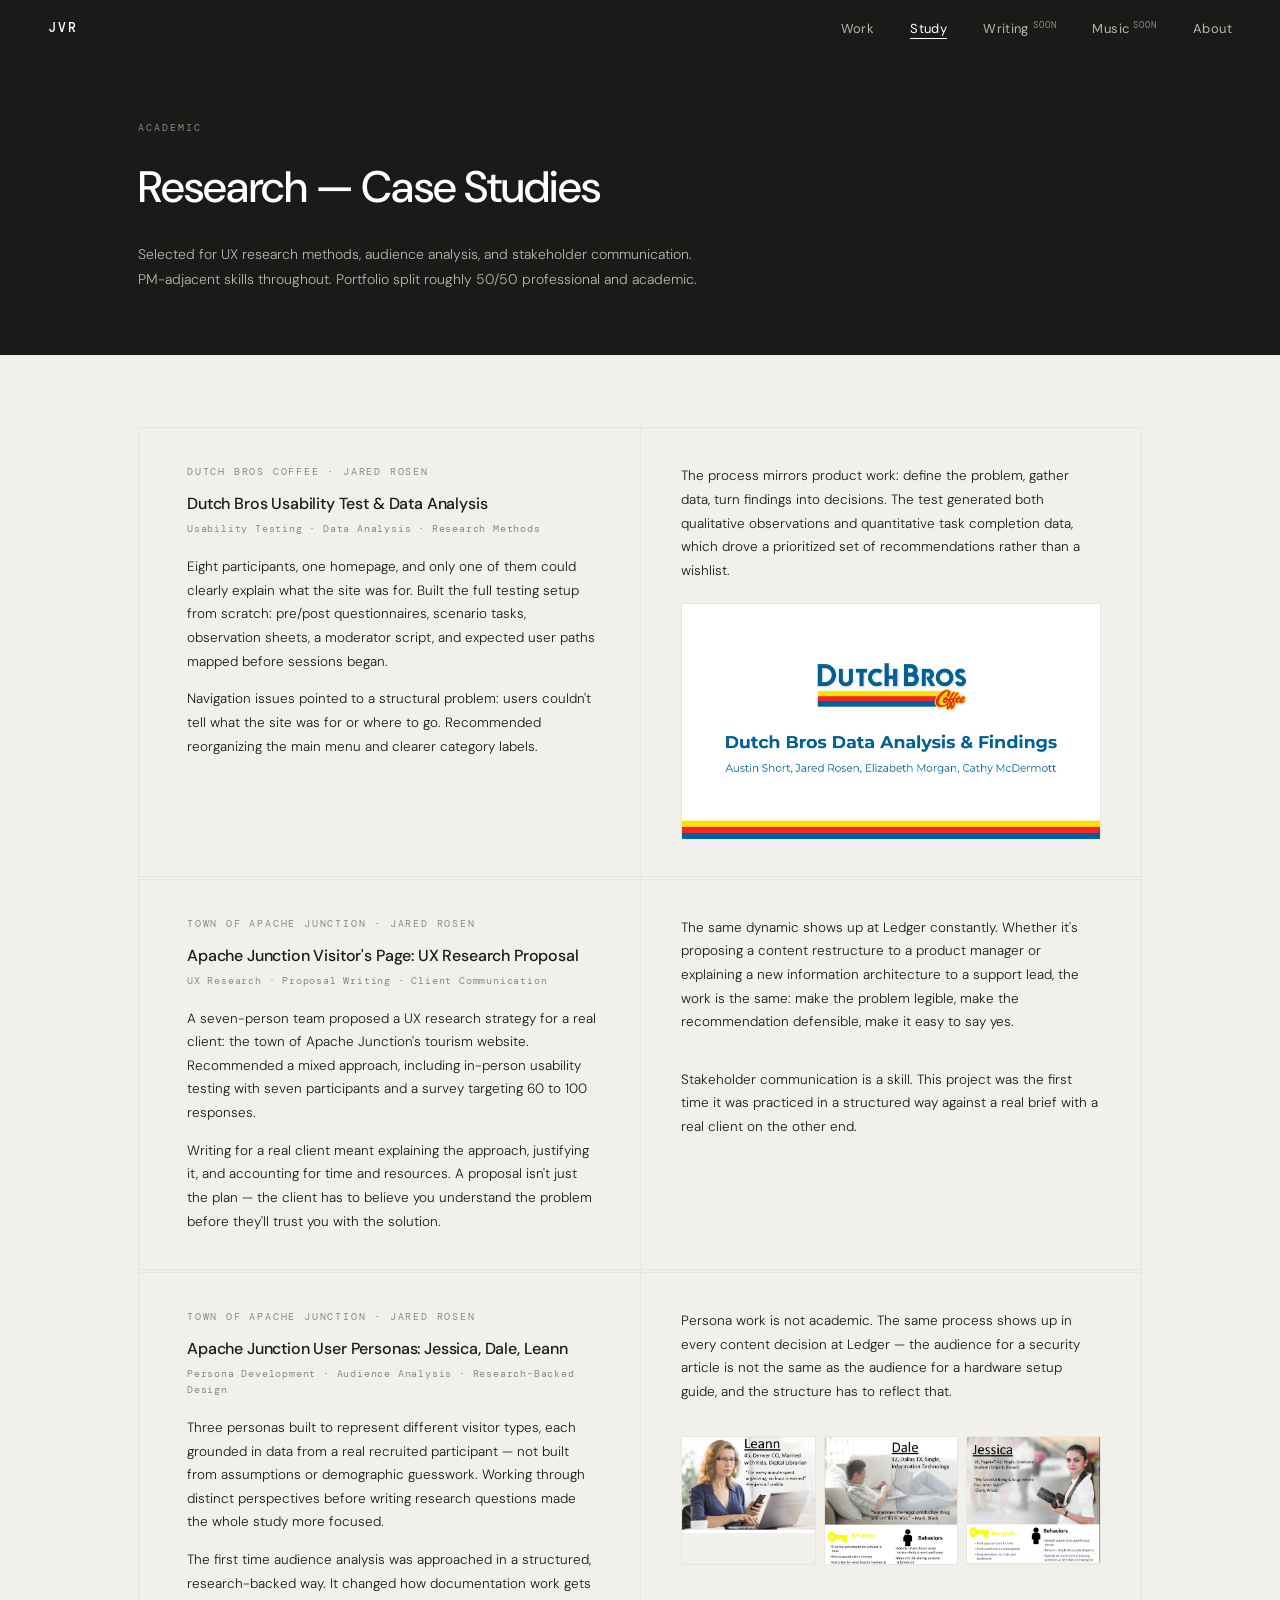
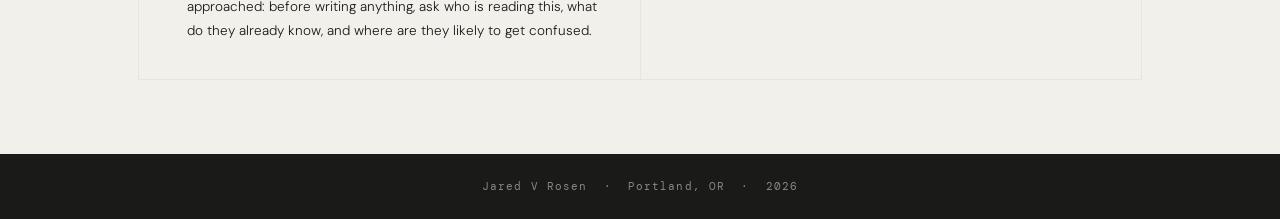
==== study.html @ 979daf51 "Add files via upload" ====
<!DOCTYPE html>
<html lang="en">
<head>
<meta charset="UTF-8">
<meta name="viewport" content="width=device-width, initial-scale=1.0">
<title>Study — Jared Vincent Rosen</title>
<link rel="preconnect" href="https://fonts.googleapis.com"><link rel="preconnect" href="https://fonts.gstatic.com" crossorigin><link href="https://fonts.googleapis.com/css2?family=DM+Sans:ital,opsz,wght@0,9..40,300;0,9..40,400;0,9..40,500;0,9..40,600;1,9..40,300;1,9..40,400&family=DM+Mono:ital,wght@0,300;0,400;0,500;1,300&display=swap" rel="stylesheet">
<link rel="stylesheet" href="shared.css">
</head>
<body>
<nav>
  <a href="index.html" class="nav-logo">JVR</a>
  <ul class="nav-links">
    <li><a href="work.html">Work</a></li>
    <li><a href="study.html" class="active">Study</a></li>
    <li class="hide-mobile"><a href="writing.html">Writing<span class="nav-soon">soon</span></a></li>
    <li class="hide-mobile"><a href="music.html">Music<span class="nav-soon">soon</span></a></li>
    <li><a href="index.html#about">About</a></li>
  </ul>
</nav>

<div class="page-header">
  <div class="page-header-inner">
    <span class="page-eyebrow">Academic</span>
    <h1 class="page-title">Research — Case Studies</h1>
    <p class="page-intro">Selected for UX research methods, audience analysis, and stakeholder communication. PM-adjacent skills throughout. Portfolio split roughly 50/50 professional and academic.</p>
  </div>
</div>

<div class="section">

  <!-- Academic 1: Dutch Bros -->
  <div class="artifact reveal">
    <div class="artifact-accent"></div>
    <div class="artifact-left">
      <div class="artifact-header">
        <span class="artifact-source">Dutch Bros Coffee · Jared Rosen</span>
        <h3 class="artifact-title">Dutch Bros Usability Test &amp; Data Analysis</h3>
      </div>
      <span class="artifact-tags">Usability Testing · Data Analysis · Research Methods</span>
      <p class="artifact-body">Eight participants, one homepage, and only one of them could clearly explain what the site was for. Built the full testing setup from scratch: pre/post questionnaires, scenario tasks, observation sheets, a moderator script, and expected user paths mapped before sessions began.</p>
      <p class="artifact-body">Navigation issues pointed to a structural problem: users couldn't tell what the site was for or where to go. Recommended reorganizing the main menu and clearer category labels.</p>
    </div>
    <div class="artifact-right">
      <p class="artifact-body">The process mirrors product work: define the problem, gather data, turn findings into decisions. The test generated both qualitative observations and quantitative task completion data, which drove a prioritized set of recommendations rather than a wishlist.</p>
      <div class="artifact-visual">
        <img src="[data-uri]" alt="Dutch Bros Data Analysis presentation title slide">
      </div>
    </div>
  </div>

  <!-- Academic 2: Apache Junction Proposal -->
  <div class="artifact reveal">
    <div class="artifact-accent"></div>
    <div class="artifact-left">
      <div class="artifact-header">
        <span class="artifact-source">Town of Apache Junction · Jared Rosen</span>
        <h3 class="artifact-title">Apache Junction Visitor's Page: UX Research Proposal</h3>
      </div>
      <span class="artifact-tags">UX Research · Proposal Writing · Client Communication</span>
      <p class="artifact-body">A seven-person team proposed a UX research strategy for a real client: the town of Apache Junction's tourism website. Recommended a mixed approach, including in-person usability testing with seven participants and a survey targeting 60 to 100 responses.</p>
      <p class="artifact-body">Writing for a real client meant explaining the approach, justifying it, and accounting for time and resources. A proposal isn't just the plan — the client has to believe you understand the problem before they'll trust you with the solution.</p>
    </div>
    <div class="artifact-right">
      <p class="artifact-body">The same dynamic shows up at Ledger constantly. Whether it's proposing a content restructure to a product manager or explaining a new information architecture to a support lead, the work is the same: make the problem legible, make the recommendation defensible, make it easy to say yes.</p>
      <p class="artifact-body">Stakeholder communication is a skill. This project was the first time it was practiced in a structured way against a real brief with a real client on the other end.</p>
    </div>
  </div>

  <!-- Academic 3: Personas -->
  <div class="artifact reveal">
    <div class="artifact-accent"></div>
    <div class="artifact-left">
      <div class="artifact-header">
        <span class="artifact-source">Town of Apache Junction · Jared Rosen</span>
        <h3 class="artifact-title">Apache Junction User Personas: Jessica, Dale, Leann</h3>
      </div>
      <span class="artifact-tags">Persona Development · Audience Analysis · Research-Backed Design</span>
      <p class="artifact-body">Three personas built to represent different visitor types, each grounded in data from a real recruited participant — not built from assumptions or demographic guesswork. Working through distinct perspectives before writing research questions made the whole study more focused.</p>
      <p class="artifact-body">The first time audience analysis was approached in a structured, research-backed way. It changed how documentation work gets approached: before writing anything, ask who is reading this, what do they already know, and where are they likely to get confused.</p>
    </div>
    <div class="artifact-right">
      <p class="artifact-body">Persona work is not academic. The same process shows up in every content decision at Ledger — the audience for a security article is not the same as the audience for a hardware setup guide, and the structure has to reflect that.</p>
      <div class="persona-grid">
        <div class="artifact-visual">
          <img src="[data-uri]" alt="Jessica persona card">
        </div>
        <div class="artifact-visual">
          <img src="[data-uri]" alt="Dale persona card">
        </div>
        <div class="artifact-visual">
          <img src="[data-uri]" alt="Leann persona card">
        </div>
      </div>
    </div>
  </div>

</div>

<footer>
  <p>Jared V Rosen &nbsp;·&nbsp; Portland, OR &nbsp;·&nbsp; 2026</p>
</footer>
<script>
const reveals = document.querySelectorAll('.reveal');
const obs = new IntersectionObserver((entries) => {
  entries.forEach((e, i) => {
    if (e.isIntersecting) {
      setTimeout(() => e.target.classList.add('visible'), i * 70);
      obs.unobserve(e.target);
    }
  });
}, { threshold: 0.06 });
reveals.forEach(el => obs.observe(el));
</script>
</body>
</html>
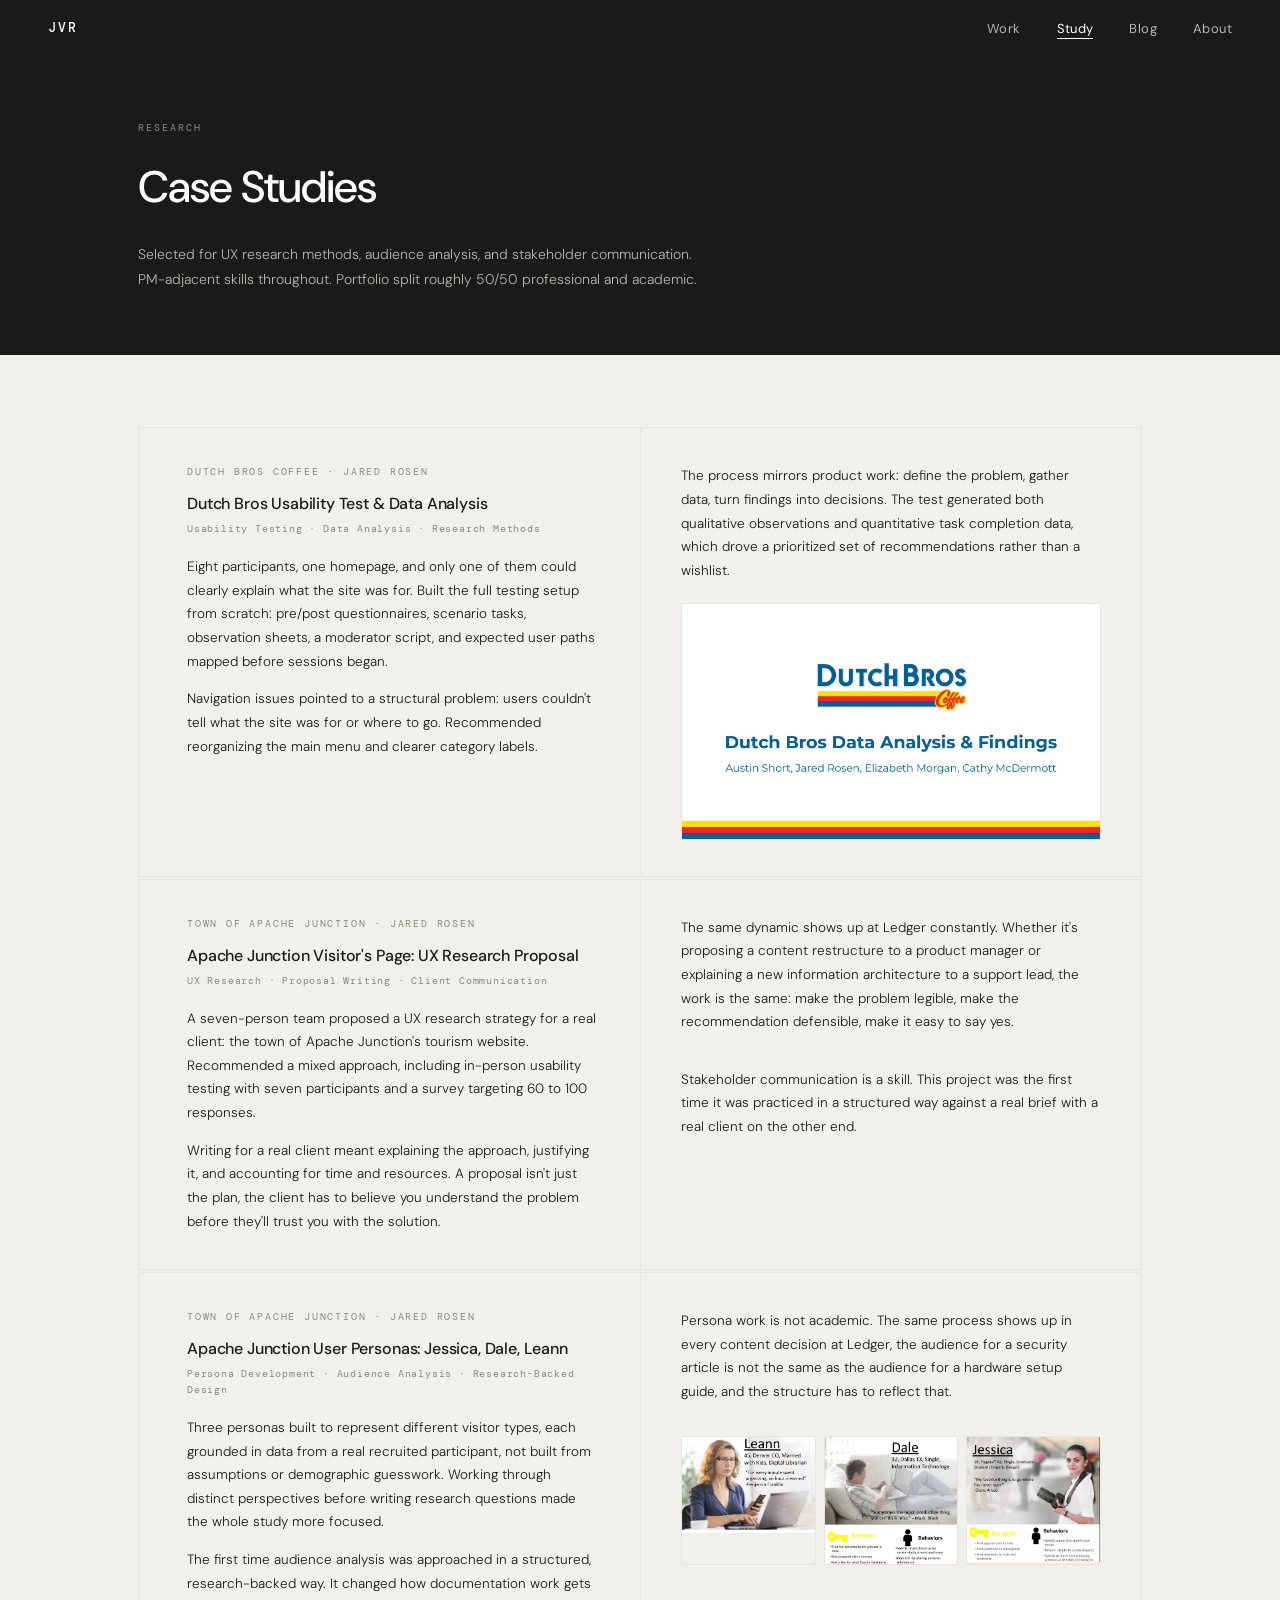
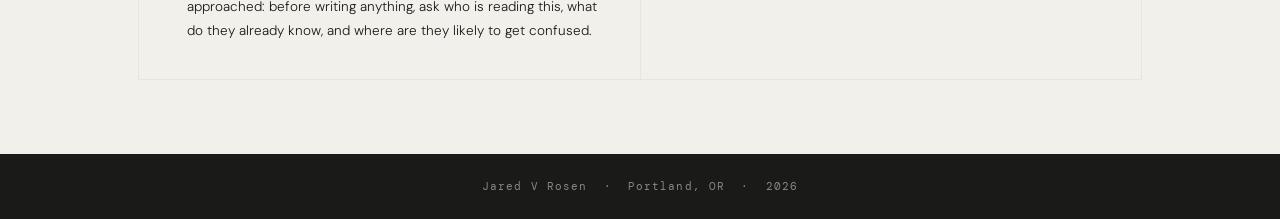
==== commit 3faf63a2: "Update study.html" ====
--- a/study.html
+++ b/study.html
@@ -3,7 +3,7 @@
 <head>
 <meta charset="UTF-8">
 <meta name="viewport" content="width=device-width, initial-scale=1.0">
-<title>Study — Jared Vincent Rosen</title>
+<title>Study, Jared Vincent Rosen</title>
 <link rel="preconnect" href="https://fonts.googleapis.com"><link rel="preconnect" href="https://fonts.gstatic.com" crossorigin><link href="https://fonts.googleapis.com/css2?family=DM+Sans:ital,opsz,wght@0,9..40,300;0,9..40,400;0,9..40,500;0,9..40,600;1,9..40,300;1,9..40,400&family=DM+Mono:ital,wght@0,300;0,400;0,500;1,300&display=swap" rel="stylesheet">
 <link rel="stylesheet" href="shared.css">
 </head>
@@ -12,17 +12,16 @@
   <a href="index.html" class="nav-logo">JVR</a>
   <ul class="nav-links">
     <li><a href="work.html">Work</a></li>
-    <li><a href="study.html" class="active">Study</a></li>
-    <li class="hide-mobile"><a href="writing.html">Writing<span class="nav-soon">soon</span></a></li>
-    <li class="hide-mobile"><a href="music.html">Music<span class="nav-soon">soon</span></a></li>
+    <li><a href="study.html" class='active'>Study</a></li>
+    <li><a href="https://medium.com/@jared.v.rosen" target="_blank" rel="noopener">Blog</a></li>
     <li><a href="index.html#about">About</a></li>
   </ul>
 </nav>
 
 <div class="page-header">
   <div class="page-header-inner">
-    <span class="page-eyebrow">Academic</span>
-    <h1 class="page-title">Research — Case Studies</h1>
+    <span class="page-eyebrow">Research</span>
+    <h1 class="page-title">Case Studies</h1>
     <p class="page-intro">Selected for UX research methods, audience analysis, and stakeholder communication. PM-adjacent skills throughout. Portfolio split roughly 50/50 professional and academic.</p>
   </div>
 </div>
@@ -59,7 +58,7 @@
       </div>
       <span class="artifact-tags">UX Research · Proposal Writing · Client Communication</span>
       <p class="artifact-body">A seven-person team proposed a UX research strategy for a real client: the town of Apache Junction's tourism website. Recommended a mixed approach, including in-person usability testing with seven participants and a survey targeting 60 to 100 responses.</p>
-      <p class="artifact-body">Writing for a real client meant explaining the approach, justifying it, and accounting for time and resources. A proposal isn't just the plan — the client has to believe you understand the problem before they'll trust you with the solution.</p>
+      <p class="artifact-body">Writing for a real client meant explaining the approach, justifying it, and accounting for time and resources. A proposal isn't just the plan, the client has to believe you understand the problem before they'll trust you with the solution.</p>
     </div>
     <div class="artifact-right">
       <p class="artifact-body">The same dynamic shows up at Ledger constantly. Whether it's proposing a content restructure to a product manager or explaining a new information architecture to a support lead, the work is the same: make the problem legible, make the recommendation defensible, make it easy to say yes.</p>
@@ -76,11 +75,11 @@
         <h3 class="artifact-title">Apache Junction User Personas: Jessica, Dale, Leann</h3>
       </div>
       <span class="artifact-tags">Persona Development · Audience Analysis · Research-Backed Design</span>
-      <p class="artifact-body">Three personas built to represent different visitor types, each grounded in data from a real recruited participant — not built from assumptions or demographic guesswork. Working through distinct perspectives before writing research questions made the whole study more focused.</p>
+      <p class="artifact-body">Three personas built to represent different visitor types, each grounded in data from a real recruited participant, not built from assumptions or demographic guesswork. Working through distinct perspectives before writing research questions made the whole study more focused.</p>
       <p class="artifact-body">The first time audience analysis was approached in a structured, research-backed way. It changed how documentation work gets approached: before writing anything, ask who is reading this, what do they already know, and where are they likely to get confused.</p>
     </div>
     <div class="artifact-right">
-      <p class="artifact-body">Persona work is not academic. The same process shows up in every content decision at Ledger — the audience for a security article is not the same as the audience for a hardware setup guide, and the structure has to reflect that.</p>
+      <p class="artifact-body">Persona work is not academic. The same process shows up in every content decision at Ledger, the audience for a security article is not the same as the audience for a hardware setup guide, and the structure has to reflect that.</p>
       <div class="persona-grid">
         <div class="artifact-visual">
           <img src="[data-uri]" alt="Jessica persona card">
@@ -113,4 +112,4 @@
 reveals.forEach(el => obs.observe(el));
 </script>
 </body>
-</html>+</html>
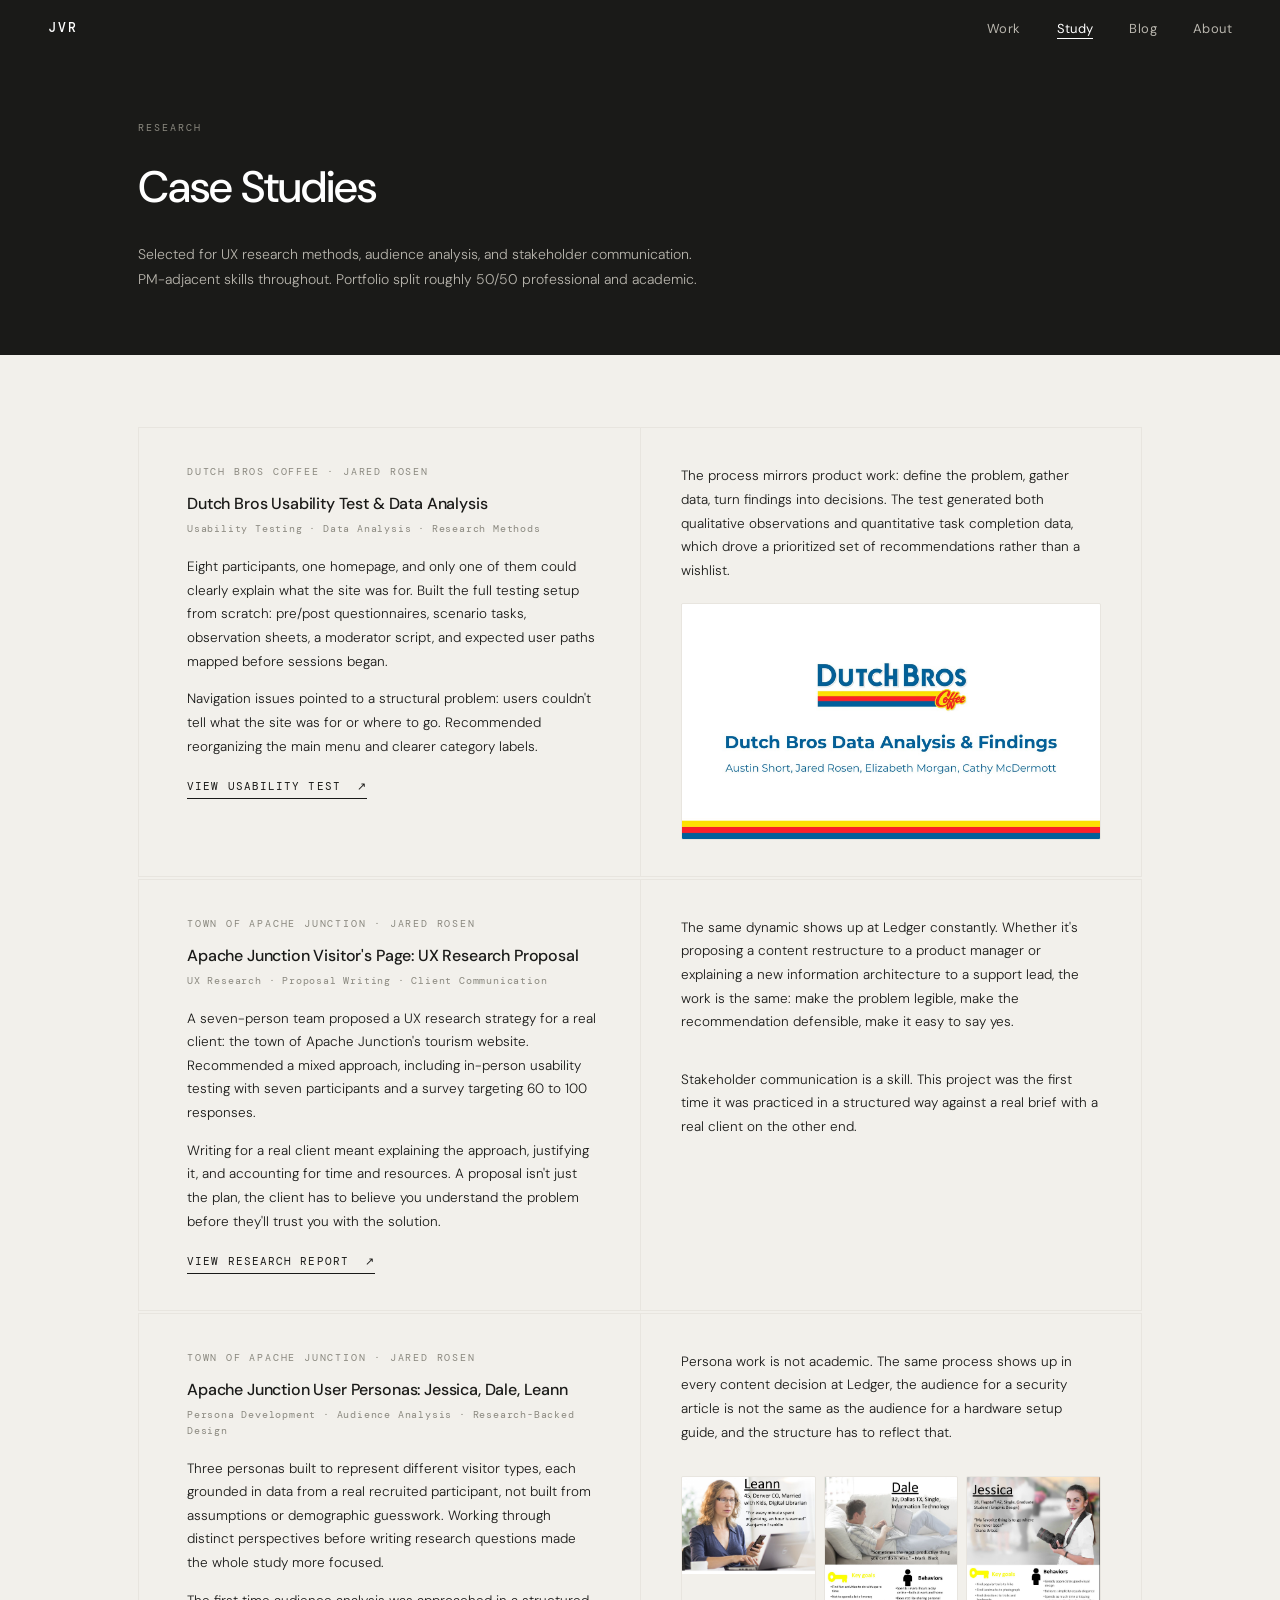
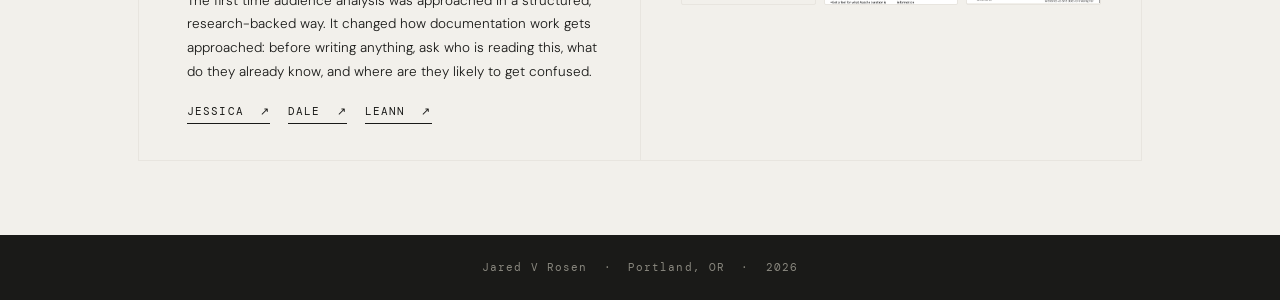
==== commit 791cf1a4: "Update study.html" ====
--- a/study.html
+++ b/study.html
@@ -39,6 +39,7 @@
       <span class="artifact-tags">Usability Testing · Data Analysis · Research Methods</span>
       <p class="artifact-body">Eight participants, one homepage, and only one of them could clearly explain what the site was for. Built the full testing setup from scratch: pre/post questionnaires, scenario tasks, observation sheets, a moderator script, and expected user paths mapped before sessions began.</p>
       <p class="artifact-body">Navigation issues pointed to a structural problem: users couldn't tell what the site was for or where to go. Recommended reorganizing the main menu and clearer category labels.</p>
+      <a class="artifact-link" href="https://drive.google.com/file/d/1Ytnxy-rtT-_p9zvg8w5mAUPlDGqjE1ob/view?usp=sharing" target="_blank" rel="noopener" style="margin-top:20px;align-self:flex-start;">View usability test &nbsp;&#8599;</a>
     </div>
     <div class="artifact-right">
       <p class="artifact-body">The process mirrors product work: define the problem, gather data, turn findings into decisions. The test generated both qualitative observations and quantitative task completion data, which drove a prioritized set of recommendations rather than a wishlist.</p>
@@ -59,6 +60,7 @@
       <span class="artifact-tags">UX Research · Proposal Writing · Client Communication</span>
       <p class="artifact-body">A seven-person team proposed a UX research strategy for a real client: the town of Apache Junction's tourism website. Recommended a mixed approach, including in-person usability testing with seven participants and a survey targeting 60 to 100 responses.</p>
       <p class="artifact-body">Writing for a real client meant explaining the approach, justifying it, and accounting for time and resources. A proposal isn't just the plan, the client has to believe you understand the problem before they'll trust you with the solution.</p>
+      <a class="artifact-link" href="https://drive.google.com/file/d/0B9H_InRSP8EBcmhrVzhxdW0zYV9ia19XQmdsMy0zcGp1VFhj/view?usp=sharing&resourcekey=0-jG4xonhq9VRGrWgUpPkFNA" target="_blank" rel="noopener" style="margin-top:20px;align-self:flex-start;">View research report &nbsp;&#8599;</a>
     </div>
     <div class="artifact-right">
       <p class="artifact-body">The same dynamic shows up at Ledger constantly. Whether it's proposing a content restructure to a product manager or explaining a new information architecture to a support lead, the work is the same: make the problem legible, make the recommendation defensible, make it easy to say yes.</p>
@@ -77,6 +79,7 @@
       <span class="artifact-tags">Persona Development · Audience Analysis · Research-Backed Design</span>
       <p class="artifact-body">Three personas built to represent different visitor types, each grounded in data from a real recruited participant, not built from assumptions or demographic guesswork. Working through distinct perspectives before writing research questions made the whole study more focused.</p>
       <p class="artifact-body">The first time audience analysis was approached in a structured, research-backed way. It changed how documentation work gets approached: before writing anything, ask who is reading this, what do they already know, and where are they likely to get confused.</p>
+      <div style="margin-top:20px;display:flex;gap:18px;flex-wrap:wrap;"><a class="artifact-link" href="https://docs.google.com/presentation/d/1nHvrqnGJseHCUVwnjcOZFLIobp61Qtr_/edit?usp=sharing" target="_blank" rel="noopener">Jessica &nbsp;&#8599;</a><a class="artifact-link" href="https://docs.google.com/presentation/d/1hq6ln1WM6f2n13ufa_m5QCLeRedTuK4D/edit?usp=sharing" target="_blank" rel="noopener">Dale &nbsp;&#8599;</a><a class="artifact-link" href="https://docs.google.com/presentation/d/12TpDDDB3GKNb2TRgBdSbe6iVWokmswZO/edit?usp=sharing" target="_blank" rel="noopener">Leann &nbsp;&#8599;</a></div>
     </div>
     <div class="artifact-right">
       <p class="artifact-body">Persona work is not academic. The same process shows up in every content decision at Ledger, the audience for a security article is not the same as the audience for a hardware setup guide, and the structure has to reflect that.</p>
